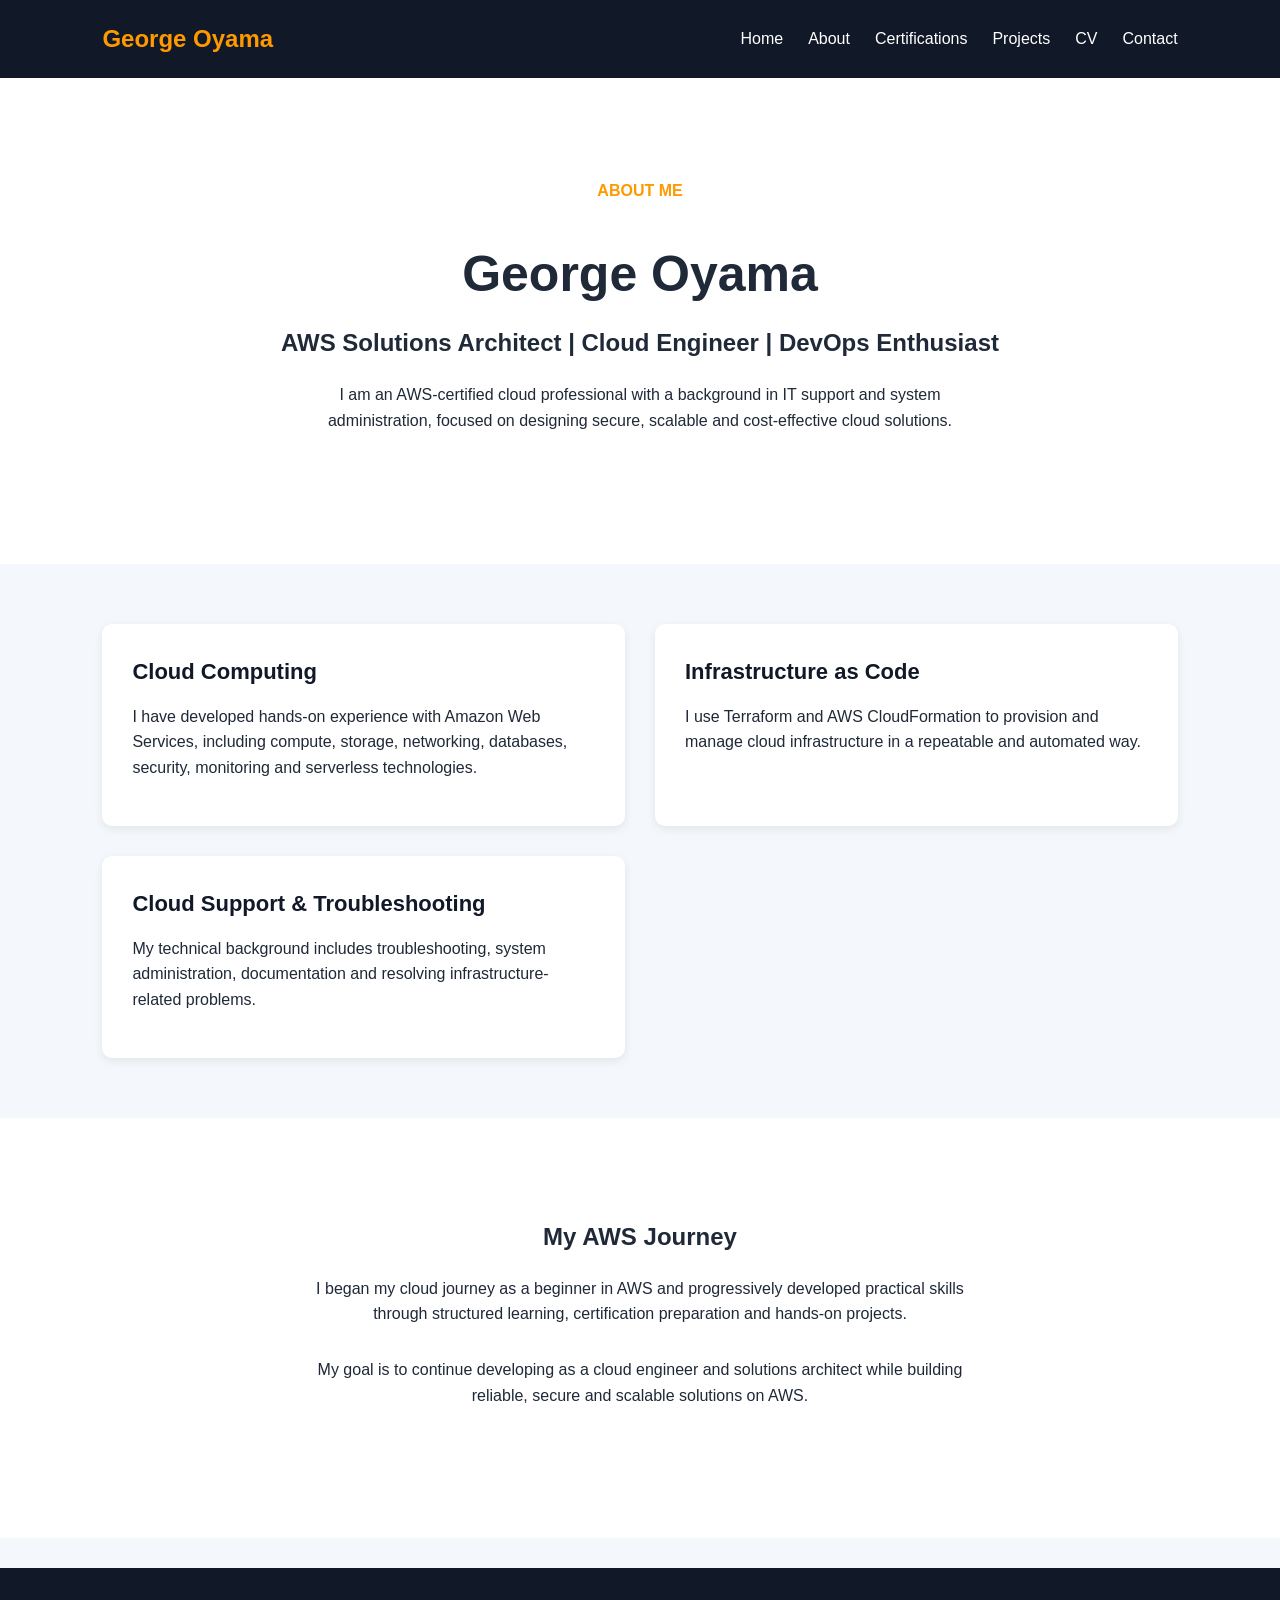
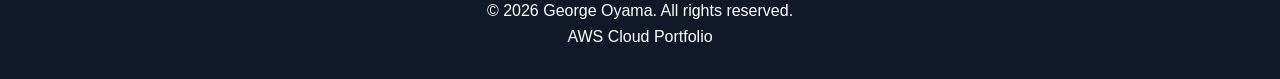
==== about.html @ 443a20ac "Build initial AWS cloud portfolio website" ====
<!DOCTYPE html>
<html lang="en">
<head>
    <meta charset="UTF-8">
    <meta name="viewport" content="width=device-width, initial-scale=1.0">

    <title>About Me | George Oyama</title>

    <link rel="stylesheet" href="css/style.css">
</head>

<body>

    <header>
        <nav>
            <h2>George Oyama</h2>

            <ul>
                <li><a href="index.html">Home</a></li>
                <li><a href="about.html">About</a></li>
                <li><a href="certifications.html">Certifications</a></li>
                <li><a href="projects.html">Projects</a></li>
                <li><a href="cv.html">CV</a></li>
                <li><a href="contact.html">Contact</a></li>
            </ul>
        </nav>
    </header>


    <main>

        <section class="hero">

            <p class="welcome">ABOUT ME</p>

            <h1>George Oyama</h1>

            <h2>AWS Solutions Architect | Cloud Engineer | DevOps Enthusiast</h2>

            <p>
                I am an AWS-certified cloud professional with a background
                in IT support and system administration, focused on designing
                secure, scalable and cost-effective cloud solutions.
            </p>

        </section>


        <section class="highlights">

            <div class="card">

                <h3>Cloud Computing</h3>

                <p>
                    I have developed hands-on experience with Amazon Web Services,
                    including compute, storage, networking, databases, security,
                    monitoring and serverless technologies.
                </p>

            </div>


            <div class="card">

                <h3>Infrastructure as Code</h3>

                <p>
                    I use Terraform and AWS CloudFormation to provision and
                    manage cloud infrastructure in a repeatable and automated way.
                </p>

            </div>


            <div class="card">

                <h3>Cloud Support & Troubleshooting</h3>

                <p>
                    My technical background includes troubleshooting,
                    system administration, documentation and resolving
                    infrastructure-related problems.
                </p>

            </div>

        </section>


        <section class="hero">

            <h2>My AWS Journey</h2>

            <p>
                I began my cloud journey as a beginner in AWS and progressively
                developed practical skills through structured learning,
                certification preparation and hands-on projects.
            </p>

            <p>
                My goal is to continue developing as a cloud engineer and
                solutions architect while building reliable, secure and
                scalable solutions on AWS.
            </p>

        </section>

    </main>


    <footer>

        <p>
            © 2026 George Oyama. All rights reserved.
        </p>

        <p>
            AWS Cloud Portfolio
        </p>

    </footer>

</body>
</html>
---- css/style.css ----
* {
    margin: 0;
    padding: 0;
    box-sizing: border-box;
}

body {
    font-family: Arial, sans-serif;
    line-height: 1.6;
    background-color: #f4f7fb;
    color: #1f2937;
}


/* Header and Navigation */

header {
    background-color: #111827;
    color: white;
    padding: 20px 8%;
}

nav {
    display: flex;
    justify-content: space-between;
    align-items: center;
}

nav h2 {
    color: #ff9900;
}

nav ul {
    list-style: none;
    display: flex;
    gap: 25px;
}

nav ul li a {
    color: white;
    text-decoration: none;
}

nav ul li a:hover {
    color: #ff9900;
}


/* Hero Section */

.hero {
    text-align: center;
    padding: 100px 20px;
    background-color: white;
}

.welcome {
    color: #ff9900;
    font-weight: bold;
    margin-bottom: 15px;
}

.hero h1 {
    font-size: 50px;
    margin-bottom: 10px;
}

.hero h2 {
    font-size: 24px;
    margin-bottom: 20px;
}

.hero p {
    max-width: 700px;
    margin: 0 auto 30px;
}


/* Buttons */

.buttons a {
    display: inline-block;
    background-color: #ff9900;
    color: #111827;
    padding: 12px 25px;
    margin: 5px;
    text-decoration: none;
    border-radius: 5px;
    font-weight: bold;
}

.buttons a:hover {
    background-color: #ec8b00;
}


/* General Cards / Projects */

.highlights {
    display: grid;
    grid-template-columns: repeat(2, 1fr);
    gap: 30px;
    padding: 60px 8%;
}

.card {
    background-color: white;
    padding: 30px;
    border-radius: 10px;
    box-shadow: 0 3px 10px rgba(0, 0, 0, 0.08);
}

.card h3 {
    margin-bottom: 15px;
    color: #111827;
    font-size: 22px;
}

.card p {
    margin-bottom: 15px;
}


/* Certifications */

.certifications {
    display: flex;
    flex-direction: column;
    gap: 30px;
    padding: 60px 8%;
}

.certification-card {
    display: flex;
    align-items: center;
    gap: 40px;
    background-color: white;
    padding: 35px;
    border-radius: 10px;
    box-shadow: 0 3px 10px rgba(0, 0, 0, 0.08);
}

.certification-image {
    width: 220px;
    min-width: 220px;
    text-align: center;
}

.certification-image img {
    width: 200px;
    max-height: 200px;
    object-fit: contain;
}

.certification-content {
    flex: 1;
}

.certification-content h2 {
    margin-bottom: 15px;
    color: #111827;
}

.certification-content p {
    margin-bottom: 15px;
}

.verify-button {
    display: inline-block;
    background-color: #ff9900;
    color: #111827;
    padding: 10px 20px;
    text-decoration: none;
    border-radius: 5px;
    font-weight: bold;
}

.verify-button:hover {
    background-color: #ec8b00;
}


/* Footer */

footer {
    text-align: center;
    background-color: #111827;
    color: white;
    padding: 30px;
    margin-top: 30px;
}


/* Mobile Responsive Design */

@media (max-width: 768px) {

    nav {
        flex-direction: column;
        gap: 15px;
    }

    nav ul {
        flex-wrap: wrap;
        justify-content: center;
        gap: 15px;
    }

    .hero {
        padding: 70px 20px;
    }

    .hero h1 {
        font-size: 36px;
    }

    .hero h2 {
        font-size: 20px;
    }

    .highlights {
        grid-template-columns: 1fr;
        padding: 40px 5%;
    }

    .certification-card {
        flex-direction: column;
        text-align: center;
    }

    .certification-image {
        width: 100%;
    }

}
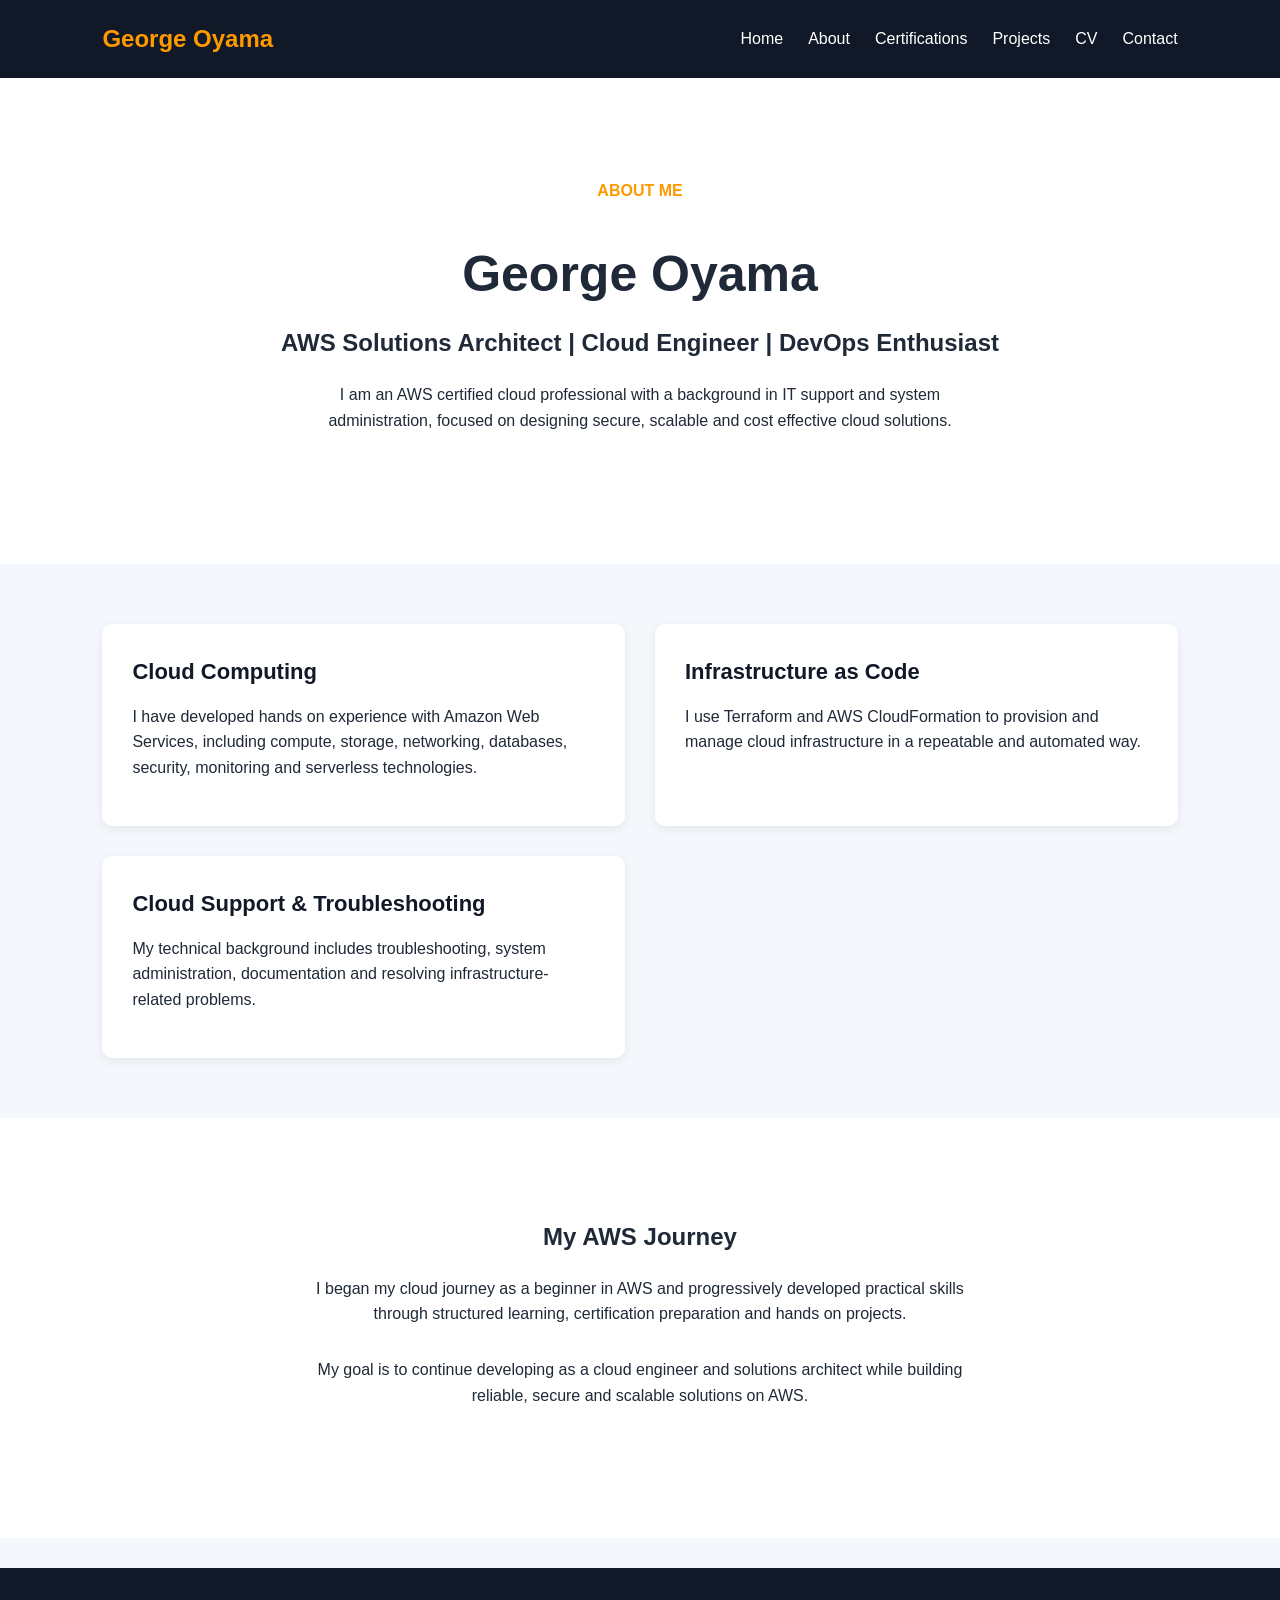
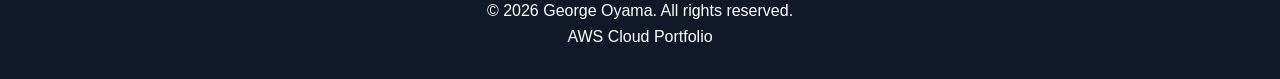
==== commit 2644b50c: "index.html" ====
--- a/about.html
+++ b/about.html
@@ -38,9 +38,9 @@
             <h2>AWS Solutions Architect | Cloud Engineer | DevOps Enthusiast</h2>
 
             <p>
-                I am an AWS-certified cloud professional with a background
+                I am an AWS certified cloud professional with a background
                 in IT support and system administration, focused on designing
-                secure, scalable and cost-effective cloud solutions.
+                secure, scalable and cost effective cloud solutions.
             </p>
 
         </section>
@@ -53,7 +53,7 @@
                 <h3>Cloud Computing</h3>
 
                 <p>
-                    I have developed hands-on experience with Amazon Web Services,
+                    I have developed hands on experience with Amazon Web Services,
                     including compute, storage, networking, databases, security,
                     monitoring and serverless technologies.
                 </p>
@@ -95,7 +95,7 @@
             <p>
                 I began my cloud journey as a beginner in AWS and progressively
                 developed practical skills through structured learning,
-                certification preparation and hands-on projects.
+                certification preparation and hands on projects.
             </p>
 
             <p>
--- a/css/style.css
+++ b/css/style.css
@@ -233,3 +233,82 @@
     }
 
 }
+
+
+.home-hero {
+    display: grid;
+    grid-template-columns: 1fr 2fr;
+    align-items: center;
+    gap: 50px;
+    padding: 80px 8%;
+    background-color: white;
+    text-align: left;
+}
+
+.home-hero .hero-image {
+    display: flex;
+    justify-content: center;
+    align-items: center;
+}
+
+.home-hero .hero-image img {
+    width: 100%;
+    max-width: 300px;
+    height: 350px;
+    object-fit: cover;
+    border-radius: 12px;
+}
+
+.home-hero .hero-content {
+    max-width: 700px;
+}
+
+.home-hero .welcome {
+    color: #ff9900;
+    font-weight: bold;
+    margin-bottom: 15px;
+}
+
+.home-hero h1 {
+    font-size: 50px;
+    margin-bottom: 10px;
+}
+
+.home-hero h2 {
+    font-size: 24px;
+    margin-bottom: 20px;
+}
+
+.home-hero .hero-content > p:not(.welcome) {
+    max-width: 700px;
+    margin-bottom: 30px;
+}
+
+
+/* Mobile */
+
+@media (max-width: 768px) {
+
+    .home-hero {
+        grid-template-columns: 1fr;
+        text-align: center;
+        padding: 60px 5%;
+    }
+
+    .home-hero .hero-image img {
+        max-width: 250px;
+        height: 300px;
+    }
+
+    .home-hero .hero-content {
+        max-width: 100%;
+    }
+
+    .home-hero h1 {
+        font-size: 36px;
+    }
+
+    .home-hero h2 {
+        font-size: 20px;
+    }
+}
